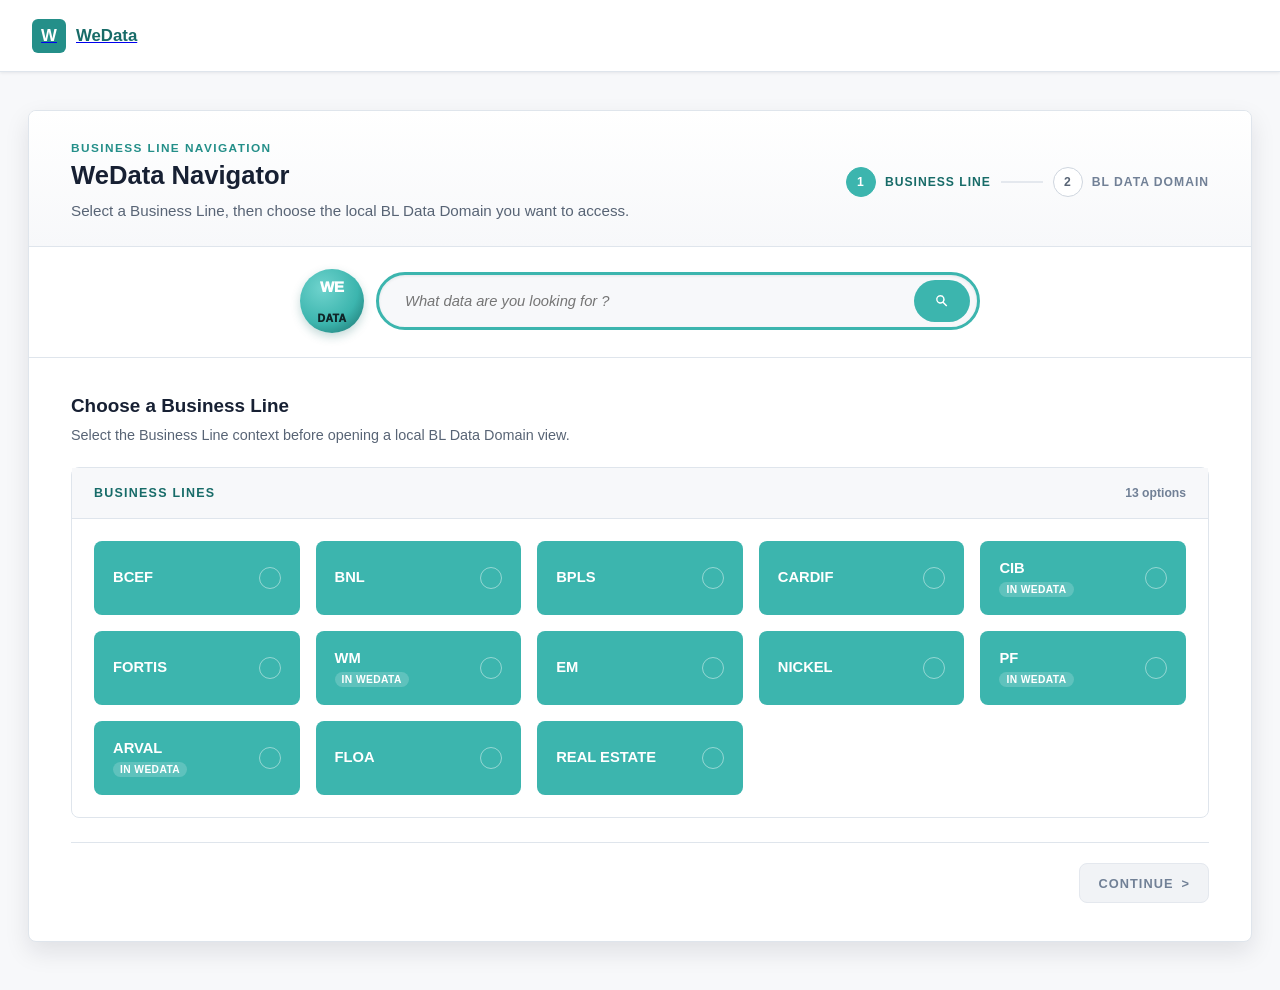
==== bl-user.html @ 816709d0 "save but not good enough" ====
<!DOCTYPE html>
<html lang="en">
<head>
<meta charset="UTF-8" />
<meta name="viewport" content="width=device-width, initial-scale=1.0" />
<title>WeData Navigator - Business Lines</title>
<link rel="stylesheet" href="assets/css/wedata.css" />
</head>
<body>
<header class="topbar">
  <a class="brand-link" href="#" data-action="reset" aria-label="Back to WeData Navigator start">
    <img class="brand-logo" src="wedata-new-logo.png" alt="WeData" onerror="this.style.display='none'; this.nextElementSibling.classList.remove('hidden');" />
    <span class="fallback-logo hidden"><span class="fallback-mark">W</span> WeData</span>
  </a>
</header>

<main class="page">
  <section class="navigator-shell" aria-labelledby="navigatorTitle">
    <div class="navigator-header">
      <div>
        <p class="eyebrow" id="navigatorEyebrow"></p>
        <h1 id="navigatorTitle"></h1>
        <p class="subtitle" id="navigatorSubtitle"></p>
      </div>

      <div class="stepper" aria-label="Navigation progress">
        <div class="step is-active" id="stepIndicatorEntity">
          <span class="step-number">1</span>
          <span id="stepOneText"></span>
        </div>
        <div class="step-line" id="stepConnector"></div>
        <div class="step" id="stepIndicatorDomain">
          <span class="step-number">2</span>
          <span id="stepTwoText"></span>
        </div>
      </div>
    </div>

    <div class="wedata-search-band">
      <form class="search-form" id="searchForm" role="search">
        <span class="search-logo" aria-hidden="true"><span>WE</span><span>DATA</span></span>
        <div class="search-field">
          <input class="search-input" id="searchInput" type="search" placeholder="What data are you looking for ?" aria-label="Search WeData" />
          <button class="search-button" type="submit" aria-label="Search">
            <svg width="18" height="18" viewBox="0 0 24 24" aria-hidden="true">
              <path fill="currentColor" d="M9.8 4a5.8 5.8 0 0 1 4.6 9.33l4.64 4.63-1.41 1.42-4.64-4.64A5.8 5.8 0 1 1 9.8 4Zm0 2a3.8 3.8 0 1 0 0 7.6 3.8 3.8 0 0 0 0-7.6Z"/>
            </svg>
          </button>
        </div>
      </form>
    </div>

    <section class="panel" id="entityStep" aria-labelledby="entityTitle">
      <div class="panel-top">
        <div>
          <h2 class="panel-title" id="entityTitle"></h2>
          <p class="panel-help" id="entityHelp"></p>
        </div>
        <span class="selection-pill hidden" id="entitySelectionPill"></span>
      </div>

      <div class="entity-groups" id="entityGroups"></div>

      <div class="actions">
        <button class="btn btn-primary" id="nextButton" type="button" disabled>
          Continue
          <span aria-hidden="true">&gt;</span>
        </button>
      </div>
    </section>

    <section class="panel hidden" id="domainStep" aria-labelledby="domainTitle">
      <div class="panel-top">
        <div>
          <h2 class="panel-title" id="domainTitle"></h2>
          <p class="panel-help" id="domainHelp"></p>
        </div>
      </div>

      <div class="context-box">
        <div class="context-icon" aria-hidden="true">
          <svg width="18" height="18" viewBox="0 0 24 24">
            <path fill="currentColor" d="M12 3 3 8l9 5 9-5-9-5Zm-5 8.1-4 2.22 9 5 9-5-4-2.22-5 2.78-5-2.78Zm0 5-4 2.22 9 5 9-5-4-2.22-5 2.78-5-2.78Z"/>
          </svg>
        </div>
        <div>
          <p class="context-label" id="contextLabel"></p>
          <p class="context-value" id="selectedEntityLabel">-</p>
        </div>
        <button class="btn btn-secondary" id="changeEntityButton" type="button">Change</button>
      </div>

      <div class="card-grid domain-grid" id="domainGrid"></div>
      <div class="feedback" id="feedback" role="status" hidden></div>

      <div class="actions">
        <button class="btn btn-secondary" id="backButton" type="button">
          <span aria-hidden="true">&lt;</span>
          Back
        </button>
        <button class="btn btn-primary" id="accessButton" type="button" disabled>
          <span id="accessButtonText">Access</span>
          <span aria-hidden="true">&gt;</span>
        </button>
      </div>
    </section>
  </section>
</main>

<script src="assets/js/wedata-data.js"></script>
<script src="assets/js/wedata-ui.js"></script>
<script>
  initWeDataNavigator("bl");
</script>
</body>
</html>
---- assets/css/wedata.css ----
:root {
  --green-800: #176b68;
  --green-700: #248f89;
  --green-600: #3cb5ae;
  --green-100: #dff6f4;
  --green-050: #f2fbfa;
  --grey-900: #172033;
  --grey-700: #3f4a5a;
  --grey-600: #586475;
  --grey-500: #718096;
  --grey-300: #cfd6df;
  --grey-200: #e4e8ee;
  --grey-100: #f1f3f6;
  --grey-050: #f7f8fa;
  --white: #ffffff;
  --red-700: #b42318;
  --border: #dfe5ec;
  --shadow-sm: 0 1px 3px rgba(16, 24, 40, 0.08);
  --shadow-md: 0 10px 24px rgba(16, 24, 40, 0.10);
  --radius: 8px;
  --font: "Segoe UI", Arial, sans-serif; /* Replace with BNPP font when available. */
}

* {
  box-sizing: border-box;
}

body {
  min-height: 100vh;
  margin: 0;
  background: var(--grey-050);
  color: var(--grey-900);
  font-family: var(--font);
}

button,
input {
  font: inherit;
}

.topbar {
  display: flex;
  align-items: center;
  gap: 24px;
  min-height: 72px;
  padding: 10px 32px;
  background: var(--white);
  border-bottom: 1px solid var(--border);
  box-shadow: var(--shadow-sm);
}

.brand-link {
  display: inline-flex;
  align-items: center;
  min-width: 150px;
}

.brand-logo {
  display: block;
  max-width: 154px;
  max-height: 54px;
  object-fit: contain;
}

.fallback-logo {
  display: inline-flex;
  align-items: center;
  gap: 10px;
  color: var(--green-800);
  font-size: 1.05rem;
  font-weight: 800;
  text-decoration: none;
}

.fallback-mark {
  display: grid;
  place-items: center;
  width: 34px;
  height: 34px;
  border-radius: 6px;
  background: var(--green-700);
  color: var(--white);
  font-weight: 900;
}

.page {
  max-width: 1320px;
  margin: 0 auto;
  padding: 38px 28px 48px;
}

.navigator-shell {
  background: var(--white);
  border: 1px solid var(--border);
  border-radius: var(--radius);
  box-shadow: var(--shadow-md);
  overflow: hidden;
}

.navigator-header {
  display: grid;
  grid-template-columns: 1fr auto;
  gap: 24px;
  align-items: center;
  padding: 30px 42px 24px;
  border-bottom: 1px solid var(--border);
  background: linear-gradient(180deg, var(--white), var(--grey-050));
}

.eyebrow {
  margin: 0 0 6px;
  color: var(--green-700);
  font-size: 0.74rem;
  font-weight: 800;
  letter-spacing: 0.12em;
  text-transform: uppercase;
}

h1 {
  margin: 0;
  font-size: clamp(1.35rem, 2vw, 1.9rem);
  line-height: 1.15;
}

.subtitle {
  max-width: 760px;
  margin: 10px 0 0;
  color: var(--grey-600);
  font-size: 0.95rem;
  line-height: 1.45;
}

.stepper {
  display: flex;
  align-items: center;
  gap: 10px;
  min-width: 310px;
}

.step {
  display: flex;
  align-items: center;
  gap: 9px;
  color: var(--grey-500);
  font-size: 0.76rem;
  font-weight: 800;
  letter-spacing: 0.08em;
  text-transform: uppercase;
  white-space: nowrap;
}

.step-number {
  display: grid;
  place-items: center;
  width: 30px;
  height: 30px;
  border: 1px solid var(--grey-300);
  border-radius: 999px;
  background: var(--white);
  color: var(--grey-600);
}

.step.is-active {
  color: var(--green-800);
}

.step.is-active .step-number {
  border-color: var(--green-600);
  background: var(--green-600);
  color: var(--white);
}

.step.is-complete {
  color: var(--green-700);
}

.step.is-complete .step-number {
  border-color: var(--green-600);
  background: var(--green-100);
  color: var(--green-800);
}

.step-line {
  flex: 1;
  height: 2px;
  min-width: 42px;
  background: var(--grey-200);
}

.step-line.is-complete {
  background: var(--green-600);
}

.wedata-search-band {
  display: flex;
  justify-content: center;
  padding: 22px 42px 24px;
  border-bottom: 1px solid var(--border);
  background: var(--white);
}

.search-form {
  display: flex;
  align-items: center;
  justify-content: center;
  gap: 12px;
  width: min(680px, 100%);
}

.search-logo {
  display: grid;
  place-items: center;
  flex: 0 0 auto;
  width: 64px;
  height: 64px;
  border-radius: 999px;
  background: radial-gradient(circle at 35% 30%, #6fd3cd, var(--green-600) 58%, var(--green-800));
  color: var(--white);
  box-shadow: 0 4px 10px rgba(23, 107, 104, 0.25);
  font-size: 0.94rem;
  font-weight: 950;
  line-height: 0.88;
  text-align: center;
}

.search-logo span:last-child {
  color: #102528;
  font-size: 0.66rem;
  letter-spacing: 0.03em;
}

.search-field {
  display: flex;
  align-items: center;
  flex: 1;
  min-width: 0;
  min-height: 58px;
  border: 3px solid var(--green-600);
  border-radius: 999px;
  background: var(--grey-050);
  overflow: hidden;
  box-shadow: inset 0 1px 3px rgba(16, 24, 40, 0.08);
}

.search-field:focus-within {
  border-color: var(--green-800);
  box-shadow: 0 0 0 3px rgba(60, 181, 174, 0.28), inset 0 1px 3px rgba(16, 24, 40, 0.08);
}

.search-input {
  width: 100%;
  min-width: 0;
  border: 0;
  outline: 0;
  padding: 14px 16px 14px 26px;
  color: var(--grey-700);
  font-size: 0.92rem;
  font-style: italic;
  background: transparent;
}

.search-button {
  display: grid;
  place-items: center;
  width: 62px;
  height: 42px;
  margin: 5px 7px 5px 0;
  border: 0;
  border-radius: 999px;
  color: var(--white);
  background: var(--green-600);
  cursor: pointer;
}

.search-button:hover {
  background: var(--green-800);
}

.panel {
  padding: 36px 42px 38px;
}

.panel-top {
  display: flex;
  align-items: flex-start;
  justify-content: space-between;
  gap: 20px;
  margin-bottom: 22px;
}

.panel-title {
  margin: 0;
  font-size: 1.18rem;
  line-height: 1.25;
}

.panel-help {
  margin: 7px 0 0;
  color: var(--grey-600);
  font-size: 0.9rem;
  line-height: 1.4;
}

.selection-pill {
  display: inline-flex;
  align-items: center;
  min-height: 34px;
  padding: 6px 12px;
  border: 1px solid var(--green-600);
  border-radius: 999px;
  background: var(--green-050);
  color: var(--green-800);
  font-size: 0.78rem;
  font-weight: 800;
  letter-spacing: 0.04em;
  text-transform: uppercase;
  white-space: nowrap;
}

.entity-groups {
  display: grid;
  gap: 22px;
}

.group-block {
  border: 1px solid var(--border);
  border-radius: var(--radius);
  background: var(--white);
}

.group-header {
  display: flex;
  align-items: center;
  justify-content: space-between;
  gap: 18px;
  padding: 18px 22px;
  border-bottom: 1px solid var(--border);
  background: var(--grey-050);
}

.group-title {
  margin: 0;
  color: var(--grey-700);
  font-size: 0.78rem;
  font-weight: 900;
  letter-spacing: 0.1em;
  text-transform: uppercase;
}

.group-title.is-green {
  color: var(--green-800);
}

.group-count {
  color: var(--grey-500);
  font-size: 0.76rem;
  font-weight: 700;
}

.card-grid {
  display: grid;
  grid-template-columns: repeat(auto-fill, minmax(178px, 1fr));
  gap: 16px;
  padding: 22px;
}

.domain-grid {
  grid-template-columns: repeat(auto-fill, minmax(260px, 1fr));
  gap: 18px;
  padding: 0;
}

.choice-card {
  position: relative;
  display: flex;
  align-items: center;
  justify-content: space-between;
  gap: 10px;
  min-height: 74px;
  width: 100%;
  padding: 17px 18px;
  border: 1px solid transparent;
  border-radius: var(--radius);
  color: var(--white);
  text-align: left;
  cursor: pointer;
  transition: border-color 0.16s ease, box-shadow 0.16s ease, transform 0.16s ease, background 0.16s ease;
}

.choice-card:hover {
  transform: translateY(-1px);
  box-shadow: 0 8px 18px rgba(16, 24, 40, 0.12);
}

.choice-card:focus-visible {
  outline: 3px solid rgba(60, 181, 174, 0.28);
  outline-offset: 2px;
}

.choice-card.is-risk {
  background: var(--grey-600);
}

.choice-card.is-risk:hover,
.choice-card.is-risk.is-selected {
  background: var(--grey-700);
}

.choice-card.is-business {
  background: var(--green-600);
}

.choice-card.is-business:hover,
.choice-card.is-business.is-selected {
  background: var(--green-800);
}

.choice-card.is-domain {
  min-height: 128px;
  border-color: var(--border);
  background: var(--white);
  color: var(--grey-900);
  box-shadow: var(--shadow-sm);
}

.choice-card.is-domain:hover,
.choice-card.is-domain.is-selected {
  border-color: var(--green-600);
  background: var(--green-050);
  color: var(--green-800);
}

.choice-card.is-selected {
  border-color: rgba(255, 255, 255, 0.85);
  box-shadow: 0 0 0 3px rgba(60, 181, 174, 0.22), 0 8px 18px rgba(16, 24, 40, 0.12);
}

.card-text {
  display: grid;
  gap: 4px;
  min-width: 0;
}

.card-label {
  font-size: 0.92rem;
  font-weight: 850;
  line-height: 1.22;
}

.card-badge {
  width: fit-content;
  padding: 2px 7px;
  border-radius: 999px;
  background: rgba(255, 255, 255, 0.18);
  color: inherit;
  font-size: 0.64rem;
  font-weight: 800;
  letter-spacing: 0.04em;
  text-transform: uppercase;
}

.choice-card.is-domain .card-badge {
  background: var(--green-100);
  color: var(--green-800);
}

.checkmark {
  display: grid;
  place-items: center;
  flex: 0 0 auto;
  width: 22px;
  height: 22px;
  border: 1px solid rgba(255, 255, 255, 0.45);
  border-radius: 999px;
  color: transparent;
}

.choice-card.is-domain .checkmark {
  border-color: var(--grey-300);
}

.choice-card.is-selected .checkmark {
  border-color: currentColor;
  color: currentColor;
  background: rgba(255, 255, 255, 0.12);
}

.context-box {
  display: grid;
  grid-template-columns: auto 1fr auto;
  gap: 14px;
  align-items: center;
  margin-bottom: 24px;
  padding: 15px 16px;
  border: 1px solid #b8ddc8;
  border-radius: var(--radius);
  background: var(--green-050);
}

.context-icon {
  display: grid;
  place-items: center;
  width: 38px;
  height: 38px;
  border-radius: 999px;
  background: var(--green-600);
  color: var(--white);
}

.context-label {
  margin: 0 0 3px;
  color: var(--grey-500);
  font-size: 0.72rem;
  font-weight: 800;
  letter-spacing: 0.1em;
  text-transform: uppercase;
}

.context-value {
  margin: 0;
  color: var(--green-800);
  font-weight: 900;
  letter-spacing: 0.03em;
  text-transform: uppercase;
}

.feedback {
  min-height: 22px;
  margin-top: 16px;
  color: var(--red-700);
  font-size: 0.86rem;
  font-weight: 700;
}

.feedback[hidden] {
  display: block;
  visibility: hidden;
}

.actions {
  display: flex;
  align-items: center;
  justify-content: flex-end;
  gap: 12px;
  margin-top: 24px;
  padding-top: 20px;
  border-top: 1px solid var(--border);
}

.btn {
  display: inline-flex;
  align-items: center;
  justify-content: center;
  gap: 8px;
  min-height: 40px;
  padding: 10px 18px;
  border: 1px solid transparent;
  border-radius: var(--radius);
  font-size: 0.8rem;
  font-weight: 850;
  letter-spacing: 0.08em;
  text-transform: uppercase;
  cursor: pointer;
  transition: background 0.16s ease, border-color 0.16s ease, box-shadow 0.16s ease, transform 0.16s ease;
}

.btn-primary {
  background: var(--green-600);
  color: var(--white);
  box-shadow: 0 6px 14px rgba(60, 181, 174, 0.26);
}

.btn-primary:hover:not(:disabled) {
  background: var(--green-800);
  transform: translateY(-1px);
}

.btn-secondary {
  border-color: var(--grey-300);
  background: var(--white);
  color: var(--grey-700);
}

.btn-secondary:hover {
  border-color: var(--grey-600);
  background: var(--grey-100);
}

.btn:disabled {
  border-color: var(--grey-200);
  background: var(--grey-100);
  color: var(--grey-500);
  box-shadow: none;
  cursor: not-allowed;
  transform: none;
}

.hidden {
  display: none !important;
}

@media (max-width: 780px) {
  .topbar {
    padding: 14px 18px;
  }

  .page {
    padding: 18px 12px 28px;
  }

  .navigator-header {
    grid-template-columns: 1fr;
    padding: 22px 18px 18px;
  }

  .stepper {
    min-width: 0;
    width: 100%;
  }

  .step {
    font-size: 0.68rem;
  }

  .wedata-search-band {
    padding: 18px;
  }

  .search-logo {
    width: 54px;
    height: 54px;
    font-size: 0.82rem;
  }

  .search-field {
    min-height: 52px;
  }

  .panel {
    padding: 22px 18px 24px;
  }

  .card-grid,
  .domain-grid {
    grid-template-columns: 1fr;
    gap: 12px;
    padding: 14px;
  }

  .domain-grid {
    padding: 0;
  }

  .choice-card,
  .choice-card.is-domain {
    min-height: 72px;
  }

  .panel-top,
  .actions,
  .context-box {
    align-items: stretch;
    flex-direction: column;
  }

  .panel-top {
    display: grid;
  }

  .selection-pill {
    width: fit-content;
    white-space: normal;
  }

  .context-box {
    grid-template-columns: auto 1fr;
  }

  .context-box .btn {
    grid-column: 1 / -1;
  }

  .actions {
    display: grid;
    grid-template-columns: 1fr;
  }

  .btn {
    width: 100%;
  }
}
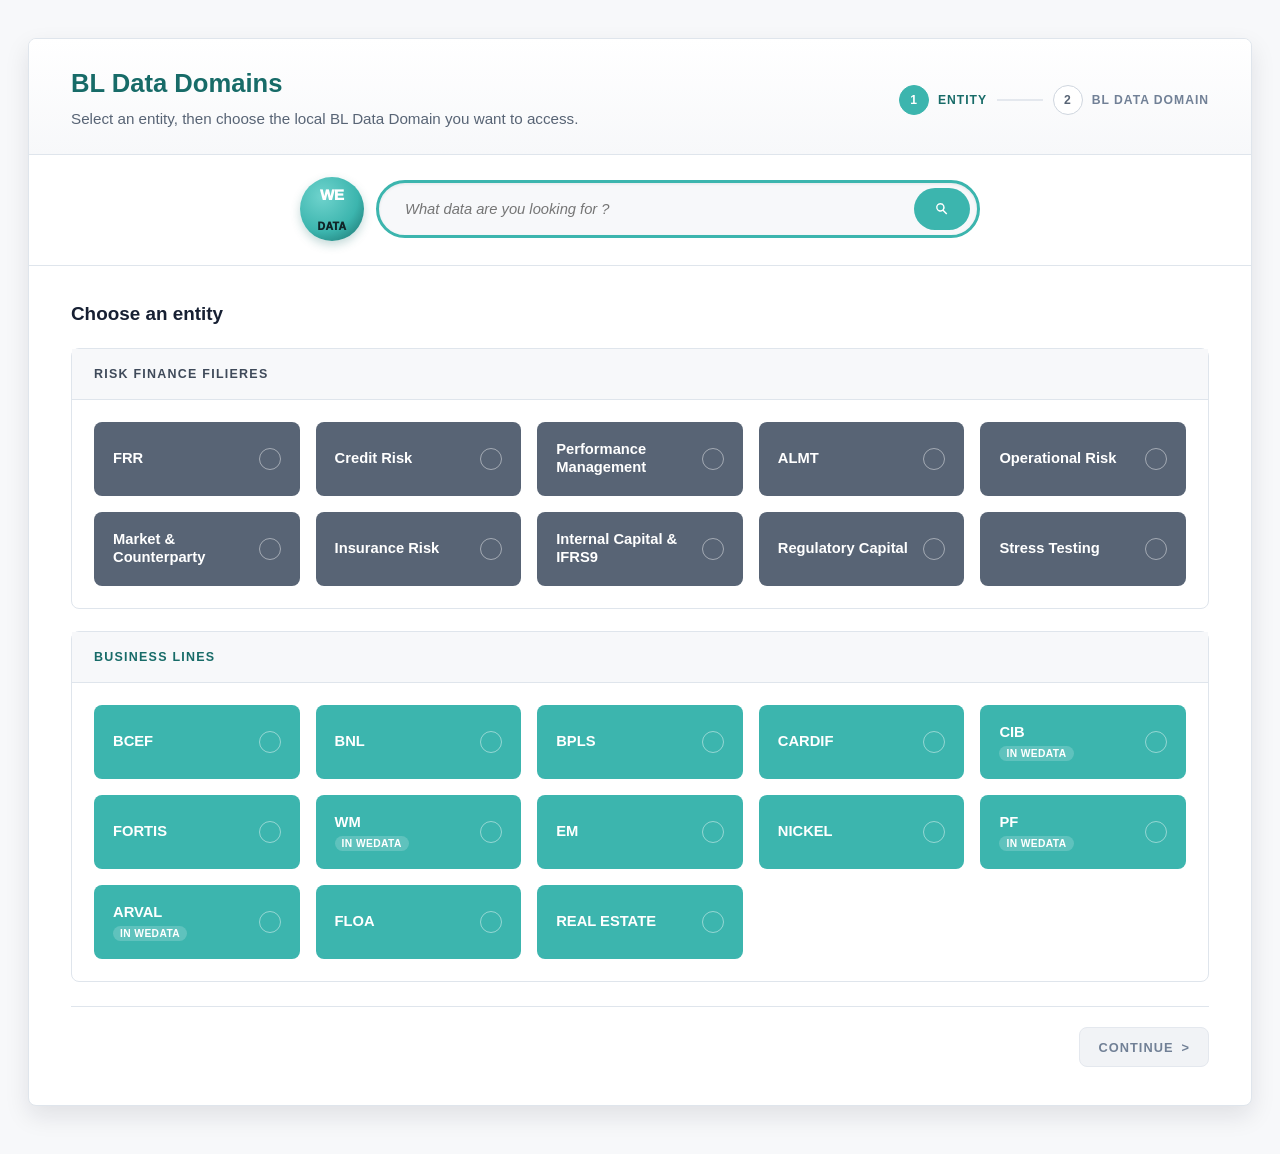
==== commit c8908bd2: "Code version 1 top valide" ====
--- a/bl-user.html
+++ b/bl-user.html
@@ -3,22 +3,14 @@
 <head>
 <meta charset="UTF-8" />
 <meta name="viewport" content="width=device-width, initial-scale=1.0" />
-<title>WeData Navigator - Business Lines</title>
-<link rel="stylesheet" href="assets/css/wedata.css" />
+<title>BL Data Domains</title>
+<link rel="stylesheet" href="wedata.css" />
 </head>
 <body>
-<header class="topbar">
-  <a class="brand-link" href="#" data-action="reset" aria-label="Back to WeData Navigator start">
-    <img class="brand-logo" src="wedata-new-logo.png" alt="WeData" onerror="this.style.display='none'; this.nextElementSibling.classList.remove('hidden');" />
-    <span class="fallback-logo hidden"><span class="fallback-mark">W</span> WeData</span>
-  </a>
-</header>
-
 <main class="page">
   <section class="navigator-shell" aria-labelledby="navigatorTitle">
     <div class="navigator-header">
       <div>
-        <p class="eyebrow" id="navigatorEyebrow"></p>
         <h1 id="navigatorTitle"></h1>
         <p class="subtitle" id="navigatorSubtitle"></p>
       </div>
@@ -107,8 +99,8 @@
   </section>
 </main>
 
-<script src="assets/js/wedata-data.js"></script>
-<script src="assets/js/wedata-ui.js"></script>
+<script src="wedata-data.js"></script>
+<script src="wedata-ui.js"></script>
 <script>
   initWeDataNavigator("bl");
 </script>
--- a/wedata.css
+++ b/wedata.css
@@ -0,0 +1,628 @@
+:root {
+  --green-800: #176b68;
+  --green-700: #248f89;
+  --green-600: #3cb5ae;
+  --green-100: #dff6f4;
+  --green-050: #f2fbfa;
+  --grey-900: #172033;
+  --grey-700: #3f4a5a;
+  --grey-600: #586475;
+  --grey-500: #718096;
+  --grey-300: #cfd6df;
+  --grey-200: #e4e8ee;
+  --grey-100: #f1f3f6;
+  --grey-050: #f7f8fa;
+  --white: #ffffff;
+  --red-700: #b42318;
+  --border: #dfe5ec;
+  --shadow-sm: 0 1px 3px rgba(16, 24, 40, 0.08);
+  --shadow-md: 0 10px 24px rgba(16, 24, 40, 0.10);
+  --radius: 8px;
+  --font: "Segoe UI", Arial, sans-serif; /* Replace with BNPP font when available. */
+}
+
+* {
+  box-sizing: border-box;
+}
+
+body {
+  min-height: 100vh;
+  margin: 0;
+  background: var(--grey-050);
+  color: var(--grey-900);
+  font-family: var(--font);
+}
+
+button,
+input {
+  font: inherit;
+}
+
+.page {
+  max-width: 1320px;
+  margin: 0 auto;
+  padding: 38px 28px 48px;
+}
+
+.navigator-shell {
+  background: var(--white);
+  border: 1px solid var(--border);
+  border-radius: var(--radius);
+  box-shadow: var(--shadow-md);
+  overflow: hidden;
+}
+
+.navigator-header {
+  display: grid;
+  grid-template-columns: 1fr auto;
+  gap: 24px;
+  align-items: center;
+  padding: 30px 42px 24px;
+  border-bottom: 1px solid var(--border);
+  background: linear-gradient(180deg, var(--white), var(--grey-050));
+}
+
+h1 {
+  margin: 0;
+  color: var(--green-800);
+  font-size: clamp(1.35rem, 2vw, 1.9rem);
+  line-height: 1.15;
+}
+
+.subtitle {
+  max-width: 760px;
+  margin: 10px 0 0;
+  color: var(--grey-600);
+  font-size: 0.95rem;
+  line-height: 1.45;
+}
+
+.stepper {
+  display: flex;
+  align-items: center;
+  gap: 10px;
+  min-width: 310px;
+}
+
+.step {
+  display: flex;
+  align-items: center;
+  gap: 9px;
+  color: var(--grey-500);
+  font-size: 0.76rem;
+  font-weight: 800;
+  letter-spacing: 0.08em;
+  text-transform: uppercase;
+  white-space: nowrap;
+}
+
+.step-number {
+  display: grid;
+  place-items: center;
+  width: 30px;
+  height: 30px;
+  border: 1px solid var(--grey-300);
+  border-radius: 999px;
+  background: var(--white);
+  color: var(--grey-600);
+}
+
+.step.is-active {
+  color: var(--green-800);
+}
+
+.step.is-active .step-number {
+  border-color: var(--green-600);
+  background: var(--green-600);
+  color: var(--white);
+}
+
+.step.is-complete {
+  color: var(--green-700);
+}
+
+.step.is-complete .step-number {
+  border-color: var(--green-600);
+  background: var(--green-100);
+  color: var(--green-800);
+}
+
+.step-line {
+  flex: 1;
+  height: 2px;
+  min-width: 42px;
+  background: var(--grey-200);
+}
+
+.step-line.is-complete {
+  background: var(--green-600);
+}
+
+.wedata-search-band {
+  display: flex;
+  justify-content: center;
+  padding: 22px 42px 24px;
+  border-bottom: 1px solid var(--border);
+  background: var(--white);
+}
+
+.search-form {
+  display: flex;
+  align-items: center;
+  justify-content: center;
+  gap: 12px;
+  width: min(680px, 100%);
+}
+
+.search-logo {
+  display: grid;
+  place-items: center;
+  flex: 0 0 auto;
+  width: 64px;
+  height: 64px;
+  border-radius: 999px;
+  background: radial-gradient(circle at 35% 30%, #6fd3cd, var(--green-600) 58%, var(--green-800));
+  color: var(--white);
+  box-shadow: 0 4px 10px rgba(23, 107, 104, 0.25);
+  font-size: 0.94rem;
+  font-weight: 950;
+  line-height: 0.88;
+  text-align: center;
+}
+
+.search-logo span:last-child {
+  color: #102528;
+  font-size: 0.66rem;
+  letter-spacing: 0.03em;
+}
+
+.search-field {
+  display: flex;
+  align-items: center;
+  flex: 1;
+  min-width: 0;
+  min-height: 58px;
+  border: 3px solid var(--green-600);
+  border-radius: 999px;
+  background: var(--grey-050);
+  overflow: hidden;
+  box-shadow: inset 0 1px 3px rgba(16, 24, 40, 0.08);
+}
+
+.search-field:focus-within {
+  border-color: var(--green-800);
+  box-shadow: 0 0 0 3px rgba(60, 181, 174, 0.28), inset 0 1px 3px rgba(16, 24, 40, 0.08);
+}
+
+.search-input {
+  width: 100%;
+  min-width: 0;
+  border: 0;
+  outline: 0;
+  padding: 14px 16px 14px 26px;
+  color: var(--grey-700);
+  font-size: 0.92rem;
+  font-style: italic;
+  background: transparent;
+}
+
+.search-button {
+  display: grid;
+  place-items: center;
+  width: 62px;
+  height: 42px;
+  margin: 5px 7px 5px 0;
+  border: 0;
+  border-radius: 999px;
+  color: var(--white);
+  background: var(--green-600);
+  cursor: pointer;
+}
+
+.search-button:hover {
+  background: var(--green-800);
+}
+
+.panel {
+  padding: 36px 42px 38px;
+}
+
+.panel-top {
+  display: flex;
+  align-items: flex-start;
+  justify-content: space-between;
+  gap: 20px;
+  margin-bottom: 22px;
+}
+
+.panel-title {
+  margin: 0;
+  font-size: 1.18rem;
+  line-height: 1.25;
+}
+
+.panel-help {
+  margin: 7px 0 0;
+  color: var(--grey-600);
+  font-size: 0.9rem;
+  line-height: 1.4;
+}
+
+.selection-pill {
+  display: inline-flex;
+  align-items: center;
+  min-height: 34px;
+  padding: 6px 12px;
+  border: 1px solid var(--green-600);
+  border-radius: 999px;
+  background: var(--green-050);
+  color: var(--green-800);
+  font-size: 0.78rem;
+  font-weight: 800;
+  letter-spacing: 0.04em;
+  text-transform: uppercase;
+  white-space: nowrap;
+}
+
+.entity-groups {
+  display: grid;
+  gap: 22px;
+}
+
+.group-block {
+  border: 1px solid var(--border);
+  border-radius: var(--radius);
+  background: var(--white);
+}
+
+.group-header {
+  display: flex;
+  align-items: center;
+  justify-content: space-between;
+  gap: 18px;
+  padding: 18px 22px;
+  border-bottom: 1px solid var(--border);
+  background: var(--grey-050);
+}
+
+.group-title {
+  margin: 0;
+  color: var(--grey-700);
+  font-size: 0.78rem;
+  font-weight: 900;
+  letter-spacing: 0.1em;
+  text-transform: uppercase;
+}
+
+.group-title.is-green {
+  color: var(--green-800);
+}
+
+.card-grid {
+  display: grid;
+  grid-template-columns: repeat(auto-fill, minmax(178px, 1fr));
+  gap: 16px;
+  padding: 22px;
+}
+
+.domain-grid {
+  grid-template-columns: repeat(auto-fill, minmax(260px, 1fr));
+  gap: 18px;
+  padding: 0;
+}
+
+.choice-card {
+  position: relative;
+  display: flex;
+  align-items: center;
+  justify-content: space-between;
+  gap: 10px;
+  min-height: 74px;
+  width: 100%;
+  padding: 17px 18px;
+  border: 1px solid transparent;
+  border-radius: var(--radius);
+  color: var(--white);
+  text-align: left;
+  cursor: pointer;
+  transition: border-color 0.16s ease, box-shadow 0.16s ease, transform 0.16s ease, background 0.16s ease;
+}
+
+.choice-card:hover {
+  transform: translateY(-1px);
+  box-shadow: 0 8px 18px rgba(16, 24, 40, 0.12);
+}
+
+.choice-card:focus-visible {
+  outline: 3px solid rgba(60, 181, 174, 0.28);
+  outline-offset: 2px;
+}
+
+.choice-card.is-risk {
+  background: var(--grey-600);
+}
+
+.choice-card.is-risk:hover,
+.choice-card.is-risk.is-selected {
+  background: var(--grey-700);
+}
+
+.choice-card.is-business {
+  background: var(--green-600);
+}
+
+.choice-card.is-business:hover,
+.choice-card.is-business.is-selected {
+  background: var(--green-800);
+}
+
+.choice-card.is-domain {
+  min-height: 128px;
+  border-color: var(--border);
+  background: var(--white);
+  color: var(--grey-900);
+  box-shadow: var(--shadow-sm);
+}
+
+.choice-card.is-domain:hover,
+.choice-card.is-domain.is-selected {
+  border-color: var(--green-600);
+  background: var(--green-050);
+  color: var(--green-800);
+}
+
+.choice-card.is-selected {
+  border-color: rgba(255, 255, 255, 0.85);
+  box-shadow: 0 0 0 3px rgba(60, 181, 174, 0.22), 0 8px 18px rgba(16, 24, 40, 0.12);
+}
+
+.card-text {
+  display: grid;
+  gap: 4px;
+  min-width: 0;
+}
+
+.card-label {
+  font-size: 0.92rem;
+  font-weight: 850;
+  line-height: 1.22;
+}
+
+.card-badge {
+  width: fit-content;
+  padding: 2px 7px;
+  border-radius: 999px;
+  background: rgba(255, 255, 255, 0.18);
+  color: inherit;
+  font-size: 0.64rem;
+  font-weight: 800;
+  letter-spacing: 0.04em;
+  text-transform: uppercase;
+}
+
+.choice-card.is-domain .card-badge {
+  background: var(--green-100);
+  color: var(--green-800);
+}
+
+.checkmark {
+  display: grid;
+  place-items: center;
+  flex: 0 0 auto;
+  width: 22px;
+  height: 22px;
+  border: 1px solid rgba(255, 255, 255, 0.45);
+  border-radius: 999px;
+  color: transparent;
+}
+
+.choice-card.is-domain .checkmark {
+  border-color: var(--grey-300);
+}
+
+.choice-card.is-selected .checkmark {
+  border-color: currentColor;
+  color: currentColor;
+  background: rgba(255, 255, 255, 0.12);
+}
+
+.context-box {
+  display: grid;
+  grid-template-columns: auto 1fr auto;
+  gap: 14px;
+  align-items: center;
+  margin-bottom: 24px;
+  padding: 15px 16px;
+  border: 1px solid #b8ddc8;
+  border-radius: var(--radius);
+  background: var(--green-050);
+}
+
+.context-icon {
+  display: grid;
+  place-items: center;
+  width: 38px;
+  height: 38px;
+  border-radius: 999px;
+  background: var(--green-600);
+  color: var(--white);
+}
+
+.context-label {
+  margin: 0 0 3px;
+  color: var(--grey-500);
+  font-size: 0.72rem;
+  font-weight: 800;
+  letter-spacing: 0.1em;
+  text-transform: uppercase;
+}
+
+.context-value {
+  margin: 0;
+  color: var(--green-800);
+  font-weight: 900;
+  letter-spacing: 0.03em;
+  text-transform: uppercase;
+}
+
+.feedback {
+  min-height: 22px;
+  margin-top: 16px;
+  color: var(--red-700);
+  font-size: 0.86rem;
+  font-weight: 700;
+}
+
+.feedback[hidden] {
+  display: block;
+  visibility: hidden;
+}
+
+.actions {
+  display: flex;
+  align-items: center;
+  justify-content: flex-end;
+  gap: 12px;
+  margin-top: 24px;
+  padding-top: 20px;
+  border-top: 1px solid var(--border);
+}
+
+.btn {
+  display: inline-flex;
+  align-items: center;
+  justify-content: center;
+  gap: 8px;
+  min-height: 40px;
+  padding: 10px 18px;
+  border: 1px solid transparent;
+  border-radius: var(--radius);
+  font-size: 0.8rem;
+  font-weight: 850;
+  letter-spacing: 0.08em;
+  text-transform: uppercase;
+  cursor: pointer;
+  transition: background 0.16s ease, border-color 0.16s ease, box-shadow 0.16s ease, transform 0.16s ease;
+}
+
+.btn-primary {
+  background: var(--green-600);
+  color: var(--white);
+  box-shadow: 0 6px 14px rgba(60, 181, 174, 0.26);
+}
+
+.btn-primary:hover:not(:disabled) {
+  background: var(--green-800);
+  transform: translateY(-1px);
+}
+
+.btn-secondary {
+  border-color: var(--grey-300);
+  background: var(--white);
+  color: var(--grey-700);
+}
+
+.btn-secondary:hover {
+  border-color: var(--grey-600);
+  background: var(--grey-100);
+}
+
+.btn:disabled {
+  border-color: var(--grey-200);
+  background: var(--grey-100);
+  color: var(--grey-500);
+  box-shadow: none;
+  cursor: not-allowed;
+  transform: none;
+}
+
+.hidden {
+  display: none !important;
+}
+
+@media (max-width: 780px) {
+  .page {
+    padding: 18px 12px 28px;
+  }
+
+  .navigator-header {
+    grid-template-columns: 1fr;
+    padding: 22px 18px 18px;
+  }
+
+  .stepper {
+    min-width: 0;
+    width: 100%;
+  }
+
+  .step {
+    font-size: 0.68rem;
+  }
+
+  .wedata-search-band {
+    padding: 18px;
+  }
+
+  .search-logo {
+    width: 54px;
+    height: 54px;
+    font-size: 0.82rem;
+  }
+
+  .search-field {
+    min-height: 52px;
+  }
+
+  .panel {
+    padding: 22px 18px 24px;
+  }
+
+  .card-grid,
+  .domain-grid {
+    grid-template-columns: 1fr;
+    gap: 12px;
+    padding: 14px;
+  }
+
+  .domain-grid {
+    padding: 0;
+  }
+
+  .choice-card,
+  .choice-card.is-domain {
+    min-height: 72px;
+  }
+
+  .panel-top,
+  .actions,
+  .context-box {
+    align-items: stretch;
+    flex-direction: column;
+  }
+
+  .panel-top {
+    display: grid;
+  }
+
+  .selection-pill {
+    width: fit-content;
+    white-space: normal;
+  }
+
+  .context-box {
+    grid-template-columns: auto 1fr;
+  }
+
+  .context-box .btn {
+    grid-column: 1 / -1;
+  }
+
+  .actions {
+    display: grid;
+    grid-template-columns: 1fr;
+  }
+
+  .btn {
+    width: 100%;
+  }
+}
